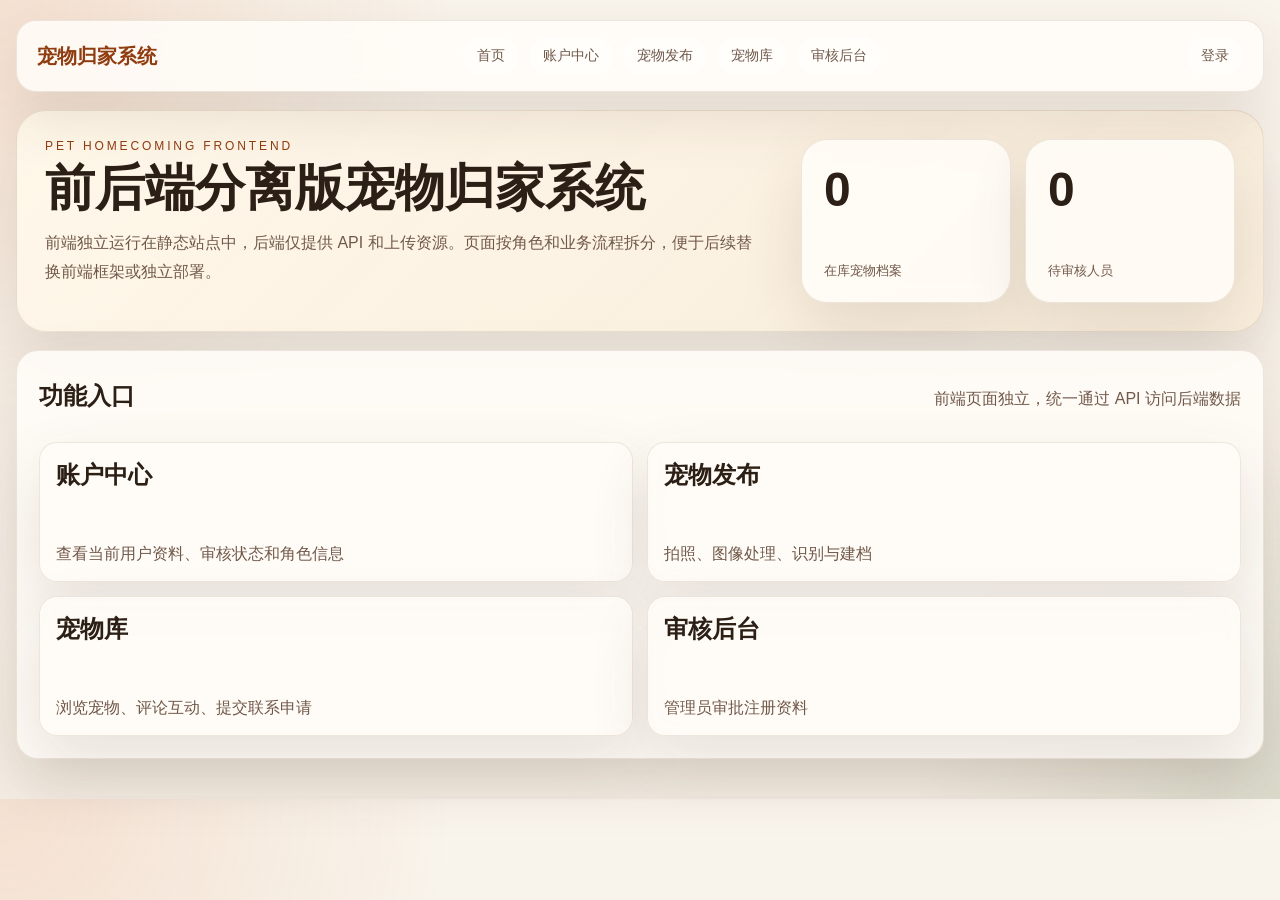
==== frontend/index.html @ d41c169a "Split frontend backend and refine auth flow" ====
<!DOCTYPE html>
<html lang="zh-CN">
<head>
  <meta charset="UTF-8">
  <meta name="viewport" content="width=device-width, initial-scale=1.0">
  <title>宠物归家系统</title>
  <link rel="stylesheet" href="./style.css">
</head>
<body data-page="home">
  <div class="site-shell">
    <header class="site-header">
      <a class="brand" href="./index.html">宠物归家系统</a>
      <nav class="site-nav">
        <a href="./index.html">首页</a>
        <a href="./auth.html">账户中心</a>
        <a href="./publish.html">宠物发布</a>
        <a href="./pets.html">宠物库</a>
        <a href="./admin.html">审核后台</a>
      </nav>
      <a id="globalUser" class="global-user global-user-link" href="./login.html">登录</a>
    </header>

    <main class="page-wrap">
      <section class="hero">
        <div>
          <p class="eyebrow">Pet Homecoming Frontend</p>
          <h1>前后端分离版宠物归家系统</h1>
          <p class="hero-copy">
            前端独立运行在静态站点中，后端仅提供 API 和上传资源。页面按角色和业务流程拆分，便于后续替换前端框架或独立部署。
          </p>
        </div>
        <div class="hero-stats">
          <div class="stat-card">
            <span id="petCount">0</span>
            <small>在库宠物档案</small>
          </div>
          <div class="stat-card">
            <span id="pendingCount">0</span>
            <small>待审核人员</small>
          </div>
        </div>
      </section>

      <section class="panel">
        <div class="panel-title">
          <h2>功能入口</h2>
          <p>前端页面独立，统一通过 API 访问后端数据</p>
        </div>
        <div class="feature-grid">
          <a class="feature-link" href="./auth.html">
            <strong>账户中心</strong>
            <span>查看当前用户资料、审核状态和角色信息</span>
          </a>
          <a class="feature-link" href="./publish.html">
            <strong>宠物发布</strong>
            <span>拍照、图像处理、识别与建档</span>
          </a>
          <a class="feature-link" href="./pets.html">
            <strong>宠物库</strong>
            <span>浏览宠物、评论互动、提交联系申请</span>
          </a>
          <a class="feature-link" href="./admin.html">
            <strong>审核后台</strong>
            <span>管理员审批注册资料</span>
          </a>
        </div>
      </section>
    </main>
  </div>

  <script src="./config.js"></script>
  <script src="./app.js"></script>
</body>
</html>
---- frontend/style.css ----
:root {
  --panel: rgba(255, 252, 247, 0.88);
  --panel-border: rgba(113, 74, 39, 0.12);
  --text: #2c2016;
  --muted: #71594a;
  --accent: #d96b2b;
  --accent-deep: #8f3c10;
  --green: #587a4f;
  --shadow: 0 24px 60px rgba(78, 52, 29, 0.12);
  --radius: 22px;
}

* { box-sizing: border-box; }

body {
  margin: 0;
  font-family: "Microsoft YaHei", "PingFang SC", sans-serif;
  color: var(--text);
  background:
    radial-gradient(circle at top left, rgba(217, 107, 43, 0.14), transparent 30%),
    radial-gradient(circle at bottom right, rgba(88, 122, 79, 0.16), transparent 24%),
    linear-gradient(180deg, #f9f4ec 0%, #f4ede3 100%);
}

a { color: inherit; text-decoration: none; }

.site-shell {
  width: min(1280px, calc(100% - 32px));
  margin: 0 auto;
  padding: 20px 0 40px;
}

.site-header,
.panel,
.stat-card,
.preview-card,
.info-card,
.pet-card,
.feature-link {
  background: var(--panel);
  backdrop-filter: blur(10px);
  border: 1px solid var(--panel-border);
  box-shadow: var(--shadow);
}

.site-header {
  display: flex;
  justify-content: space-between;
  align-items: center;
  gap: 16px;
  padding: 16px 20px;
  border-radius: 20px;
  margin-bottom: 18px;
}

.brand {
  font-size: 20px;
  font-weight: 700;
  color: var(--accent-deep);
}

.site-nav {
  display: flex;
  flex-wrap: wrap;
  gap: 10px;
}

.site-nav a,
.global-user {
  padding: 10px 14px;
  border-radius: 999px;
  background: rgba(255, 255, 255, 0.6);
  color: var(--muted);
  font-size: 14px;
}

.page-wrap {
  display: grid;
  gap: 18px;
}

.hero {
  display: grid;
  grid-template-columns: 1.7fr 1fr;
  gap: 18px;
  padding: 28px;
  border-radius: 30px;
  background: linear-gradient(135deg, rgba(255,247,233,0.98), rgba(248,236,219,0.94));
  border: 1px solid var(--panel-border);
  box-shadow: var(--shadow);
}

.eyebrow {
  margin: 0 0 8px;
  font-size: 12px;
  letter-spacing: 0.24em;
  text-transform: uppercase;
  color: var(--accent-deep);
}

.hero h1 { margin: 0; font-size: clamp(32px, 4vw, 50px); line-height: 1.08; }
.hero-copy { max-width: 720px; color: var(--muted); margin-top: 14px; line-height: 1.8; }

.hero-stats,
.auth-grid,
.image-preview-grid,
.inline-fields,
.detail-columns,
.feature-grid {
  display: grid;
  gap: 14px;
}

.hero-stats { grid-template-columns: repeat(2, 1fr); }
.auth-grid,
.detail-columns { grid-template-columns: repeat(2, minmax(0, 1fr)); }
.image-preview-grid { grid-template-columns: repeat(3, minmax(0, 1fr)); }
.inline-fields { grid-template-columns: repeat(3, minmax(0, 1fr)); }
.feature-grid { grid-template-columns: repeat(2, minmax(0, 1fr)); }

.stat-card {
  min-height: 150px;
  border-radius: 26px;
  padding: 22px;
  display: flex;
  flex-direction: column;
  justify-content: space-between;
}

.stat-card span { font-size: 48px; font-weight: 700; }
.stat-card small,
.panel-title p,
.hint,
.preview-card span,
.feature-link span { color: var(--muted); }

.panel {
  padding: 22px;
  border-radius: var(--radius);
}

.panel-title {
  display: flex;
  justify-content: space-between;
  gap: 12px;
  align-items: baseline;
  margin-bottom: 16px;
}

.panel-title h2,
.card-form h3,
.detail-panel h4 {
  margin: 0;
}

.card-form,
.detail-panel,
.preview-card,
.info-card,
.feature-link {
  border-radius: 18px;
  padding: 16px;
}

.card-form,
.detail-panel {
  background: rgba(255, 255, 255, 0.52);
  border: 1px solid rgba(113, 74, 39, 0.08);
}

.feature-link {
  display: grid;
  gap: 8px;
  min-height: 140px;
  align-content: space-between;
}

.feature-link strong { font-size: 24px; }

input,
select,
textarea,
button,
.file-input {
  width: 100%;
  border-radius: 14px;
  border: 1px solid rgba(113, 74, 39, 0.18);
  font: inherit;
}

input,
select,
textarea {
  padding: 12px 14px;
  background: rgba(255, 255, 255, 0.72);
  color: var(--text);
}

textarea { min-height: 90px; resize: vertical; }

button,
.file-input {
  cursor: pointer;
  padding: 12px 14px;
  color: #fffaf0;
  border: none;
  text-align: center;
  background: linear-gradient(135deg, var(--accent), var(--accent-deep));
}

.secondary { background: linear-gradient(135deg, #7d8e65, var(--green)); }

.camera-wrap {
  border-radius: 18px;
  overflow: hidden;
  background: rgba(48, 34, 24, 0.94);
}

#cameraPreview {
  width: 100%;
  aspect-ratio: 16 / 9;
  object-fit: cover;
  display: block;
}

.capture-actions,
.toolbar {
  display: grid;
  grid-template-columns: repeat(4, minmax(0, 1fr));
  gap: 10px;
  padding: 12px;
}

.toolbar {
  padding: 0;
  margin-bottom: 16px;
}

.file-input input { display: none; }

.preview-card { min-height: 220px; }
.preview-card img {
  width: 100%;
  height: 170px;
  object-fit: cover;
  border-radius: 14px;
  background: rgba(113, 74, 39, 0.08);
}

.preview-card pre {
  white-space: pre-wrap;
  font-family: Consolas, monospace;
  font-size: 12px;
  line-height: 1.7;
  margin: 0;
}

.pet-list,
.stack-list {
  display: grid;
  gap: 14px;
}

.pet-card {
  display: grid;
  grid-template-columns: 280px 1fr;
  gap: 18px;
  padding: 16px;
  border-radius: 24px;
}

.pet-image {
  width: 100%;
  min-height: 220px;
  max-height: 360px;
  object-fit: cover;
  border-radius: 18px;
  background: rgba(113, 74, 39, 0.08);
}

.pet-body { display: grid; gap: 12px; }

.pet-head {
  display: flex;
  justify-content: space-between;
  gap: 12px;
  align-items: flex-start;
}

.pet-name { margin: 0 0 4px; font-size: 24px; }
.pet-subtitle,
.pet-description { margin: 0; color: var(--muted); line-height: 1.75; }

.pill-row {
  display: flex;
  flex-wrap: wrap;
  gap: 8px;
}

.pill {
  display: inline-flex;
  align-items: center;
  border-radius: 999px;
  padding: 7px 12px;
  background: rgba(217, 107, 43, 0.1);
  color: var(--accent-deep);
  font-size: 12px;
}

.recognition-box {
  border-radius: 16px;
  padding: 12px;
  background: rgba(255, 244, 226, 0.88);
  border: 1px solid rgba(217, 107, 43, 0.12);
  line-height: 1.8;
  font-size: 14px;
}

.compact-form { display: grid; gap: 8px; margin-top: 10px; }

.comment-list,
.contact-list {
  display: grid;
  gap: 8px;
  max-height: 220px;
  overflow: auto;
}

.list-item {
  border-radius: 14px;
  padding: 10px 12px;
  background: rgba(255, 255, 255, 0.66);
  border: 1px solid rgba(113, 74, 39, 0.08);
  line-height: 1.65;
}

.hidden { display: none !important; }
.empty { color: var(--muted); }

@media (max-width: 1100px) {
  .hero,
  .auth-grid,
  .image-preview-grid,
  .detail-columns,
  .pet-card,
  .feature-grid,
  .hero-stats,
  .capture-actions,
  .toolbar,
  .inline-fields {
    grid-template-columns: 1fr;
  }

  .site-header {
    flex-direction: column;
    align-items: stretch;
  }

  .site-nav {
    justify-content: center;
  }
}
.global-user-link {
  cursor: pointer;
}

.global-user-link:hover {
  color: var(--accent-deep);
}

.panel-actions {
  display: flex;
  justify-content: flex-end;
  gap: 12px;
}

.narrow-wrap {
  max-width: 720px;
+  margin: 0 auto;
}

.single-form {
  display: grid;
  gap: 12px;
}

.text-button,
.inline-link {
  color: var(--accent-deep);
  font-weight: 600;
}
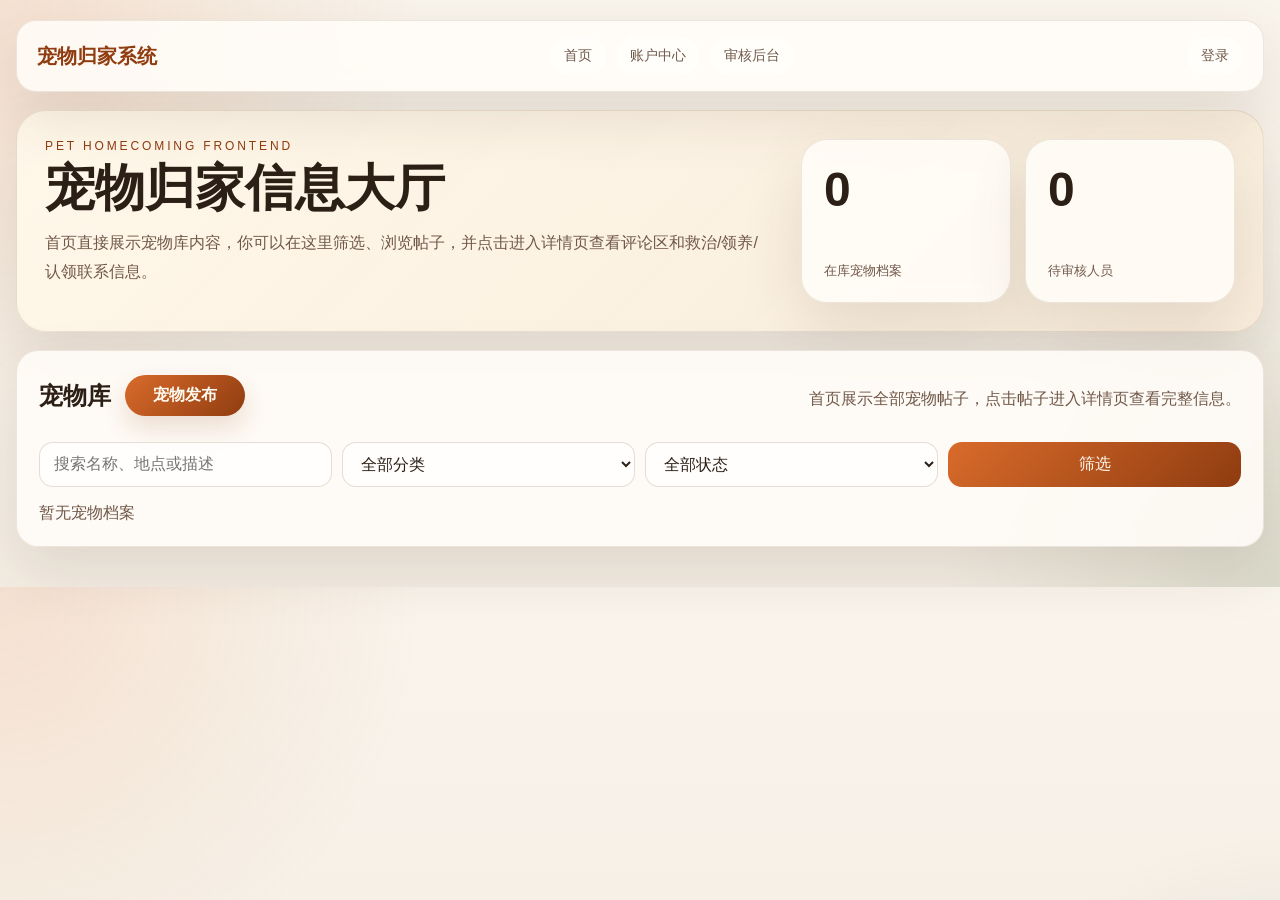
==== commit 23908a99: "Refine pet post layout and detail flow" ====
--- a/frontend/index.html
+++ b/frontend/index.html
@@ -13,8 +13,6 @@
       <nav class="site-nav">
         <a href="./index.html">首页</a>
         <a href="./auth.html">账户中心</a>
-        <a href="./publish.html">宠物发布</a>
-        <a href="./pets.html">宠物库</a>
         <a href="./admin.html">审核后台</a>
       </nav>
       <a id="globalUser" class="global-user global-user-link" href="./login.html">登录</a>
@@ -24,9 +22,9 @@
       <section class="hero">
         <div>
           <p class="eyebrow">Pet Homecoming Frontend</p>
-          <h1>前后端分离版宠物归家系统</h1>
+          <h1>宠物归家信息大厅</h1>
           <p class="hero-copy">
-            前端独立运行在静态站点中，后端仅提供 API 和上传资源。页面按角色和业务流程拆分，便于后续替换前端框架或独立部署。
+            首页直接展示宠物库内容，你可以在这里筛选、浏览帖子，并点击进入详情页查看评论区和救治/领养/认领联系信息。
           </p>
         </div>
         <div class="hero-stats">
@@ -43,29 +41,59 @@
 
       <section class="panel">
         <div class="panel-title">
-          <h2>功能入口</h2>
-          <p>前端页面独立，统一通过 API 访问后端数据</p>
+          <div class="panel-title-main">
+            <h2>宠物库</h2>
+            <a class="panel-inline-action" href="./publish.html">宠物发布</a>
+          </div>
+          <p>首页展示全部宠物帖子，点击帖子进入详情页查看完整信息。</p>
         </div>
-        <div class="feature-grid">
-          <a class="feature-link" href="./auth.html">
-            <strong>账户中心</strong>
-            <span>查看当前用户资料、审核状态和角色信息</span>
-          </a>
-          <a class="feature-link" href="./publish.html">
-            <strong>宠物发布</strong>
-            <span>拍照、图像处理、识别与建档</span>
-          </a>
-          <a class="feature-link" href="./pets.html">
-            <strong>宠物库</strong>
-            <span>浏览宠物、评论互动、提交联系申请</span>
-          </a>
-          <a class="feature-link" href="./admin.html">
-            <strong>审核后台</strong>
-            <span>管理员审批注册资料</span>
-          </a>
-        </div>
+        <form id="filterForm" class="toolbar">
+          <input name="keyword" placeholder="搜索名称、地点或描述">
+          <select name="category">
+            <option value="">全部分类</option>
+            <option value="犬类">犬类</option>
+            <option value="猫类">猫类</option>
+            <option value="鸟类">鸟类</option>
+            <option value="小型宠物">小型宠物</option>
+            <option value="其他">其他</option>
+          </select>
+          <select name="state">
+            <option value="">全部状态</option>
+            <option value="待寻主">待寻主</option>
+            <option value="需救治">需救治</option>
+            <option value="待领养">待领养</option>
+            <option value="已归家">已归家</option>
+          </select>
+          <button type="submit">筛选</button>
+        </form>
+        <div id="petList" class="pet-list empty">暂无宠物档案</div>
       </section>
     </main>
+
+    <template id="petCardTemplate">
+      <article class="pet-card pet-card-clickable">
+        <img class="pet-image" alt="宠物图片">
+        <div class="pet-body">
+          <div class="pet-head">
+            <div>
+              <h3 class="pet-name"></h3>
+              <p class="pet-subtitle"></p>
+            </div>
+            <span class="pill pet-state"></span>
+          </div>
+          <p class="pet-description"></p>
+          <div class="pill-row">
+            <span class="pill category-pill"></span>
+            <span class="pill creator-pill"></span>
+            <span class="pill comment-pill"></span>
+          </div>
+          <div class="pet-card-footer">
+            <span class="pet-card-hint">点击帖子查看评论区和联系信息</span>
+            <a class="text-button pet-detail-link" href="#">查看帖子</a>
+          </div>
+        </div>
+      </article>
+    </template>
   </div>
 
   <script src="./config.js"></script>
--- a/frontend/style.css
+++ b/frontend/style.css
@@ -147,6 +147,25 @@
   margin-bottom: 16px;
 }
 
+.panel-title-main {
+  display: flex;
+  align-items: center;
+  gap: 14px;
+}
+
+.panel-inline-action {
+  display: inline-flex;
+  align-items: center;
+  justify-content: center;
+  min-width: 120px;
+  padding: 10px 18px;
+  border-radius: 999px;
+  background: linear-gradient(135deg, var(--accent), var(--accent-deep));
+  color: #fffaf0;
+  font-weight: 700;
+  box-shadow: 0 12px 24px rgba(143, 60, 16, 0.16);
+}
+
 .panel-title h2,
 .card-form h3,
 .detail-panel h4 {
@@ -210,17 +229,31 @@
 
 .secondary { background: linear-gradient(135deg, #7d8e65, var(--green)); }
 
-.camera-wrap {
-  border-radius: 18px;
-  overflow: hidden;
-  background: rgba(48, 34, 24, 0.94);
-}
-
-#cameraPreview {
-  width: 100%;
-  aspect-ratio: 16 / 9;
-  object-fit: cover;
+.upload-stage {
   display: block;
+  margin-bottom: 18px;
+}
+
+.upload-actions {
+  display: flex;
+  justify-content: flex-start;
+}
+
+.upload-button {
+  width: auto;
+  min-width: 168px;
+  padding: 14px 28px;
+  border-radius: 16px;
+  background: linear-gradient(135deg, var(--accent), var(--accent-deep));
+  color: #fffaf0;
+  font-weight: 700;
+  text-align: center;
+  cursor: pointer;
+  box-shadow: 0 14px 28px rgba(143, 60, 16, 0.18);
+}
+
+.upload-button:hover {
+  filter: brightness(1.03);
 }
 
 .capture-actions,
@@ -239,6 +272,12 @@
 .file-input input { display: none; }
 
 .preview-card { min-height: 220px; }
+.image-preview-grid .info-card {
+  min-height: 220px;
+  display: grid;
+  align-content: start;
+  gap: 8px;
+}
 .preview-card img {
   width: 100%;
   height: 170px;
@@ -267,6 +306,22 @@
   gap: 18px;
   padding: 16px;
   border-radius: 24px;
+  align-items: start;
+}
+
+.pet-card-clickable {
+  cursor: pointer;
+  transition: transform 180ms ease, box-shadow 180ms ease;
+}
+
+.pet-card-clickable:hover {
+  transform: translateY(-2px);
+  box-shadow: 0 28px 64px rgba(78, 52, 29, 0.16);
+}
+
+.pet-card-clickable:focus-visible {
+  outline: 3px solid rgba(217, 107, 43, 0.26);
+  outline-offset: 4px;
 }
 
 .pet-image {
@@ -278,7 +333,11 @@
   background: rgba(113, 74, 39, 0.08);
 }
 
-.pet-body { display: grid; gap: 12px; }
+.pet-body {
+  display: grid;
+  gap: 8px;
+  align-content: start;
+}
 
 .pet-head {
   display: flex;
@@ -287,9 +346,30 @@
   align-items: flex-start;
 }
 
-.pet-name { margin: 0 0 4px; font-size: 24px; }
+.pet-name { margin: 0 0 2px; font-size: 24px; line-height: 1.15; }
 .pet-subtitle,
-.pet-description { margin: 0; color: var(--muted); line-height: 1.75; }
+.pet-description { margin: 0; color: var(--muted); line-height: 1.45; }
+
+.pet-card-footer {
+  display: flex;
+  justify-content: space-between;
+  align-items: center;
+  gap: 12px;
+}
+
+.pet-card-hint {
+  color: var(--muted);
+  font-size: 14px;
+  line-height: 1.35;
+}
+
+.pet-detail-link {
+  white-space: nowrap;
+}
+
+.pet-detail-card {
+  align-items: start;
+}
 
 .pill-row {
   display: flex;
@@ -359,6 +439,23 @@
   .site-nav {
     justify-content: center;
   }
+
+  .panel-title-main {
+    flex-wrap: wrap;
+  }
+
+  .upload-button {
+    width: 100%;
+  }
+
+  .upload-actions {
+    justify-content: flex-start;
+  }
+
+  .pet-card-footer {
+    flex-direction: column;
+    align-items: flex-start;
+  }
 }
 .global-user-link {
   cursor: pointer;
@@ -376,7 +473,7 @@
 
 .narrow-wrap {
   max-width: 720px;
-+  margin: 0 auto;
+  margin: 0 auto;
 }
 
 .single-form {
